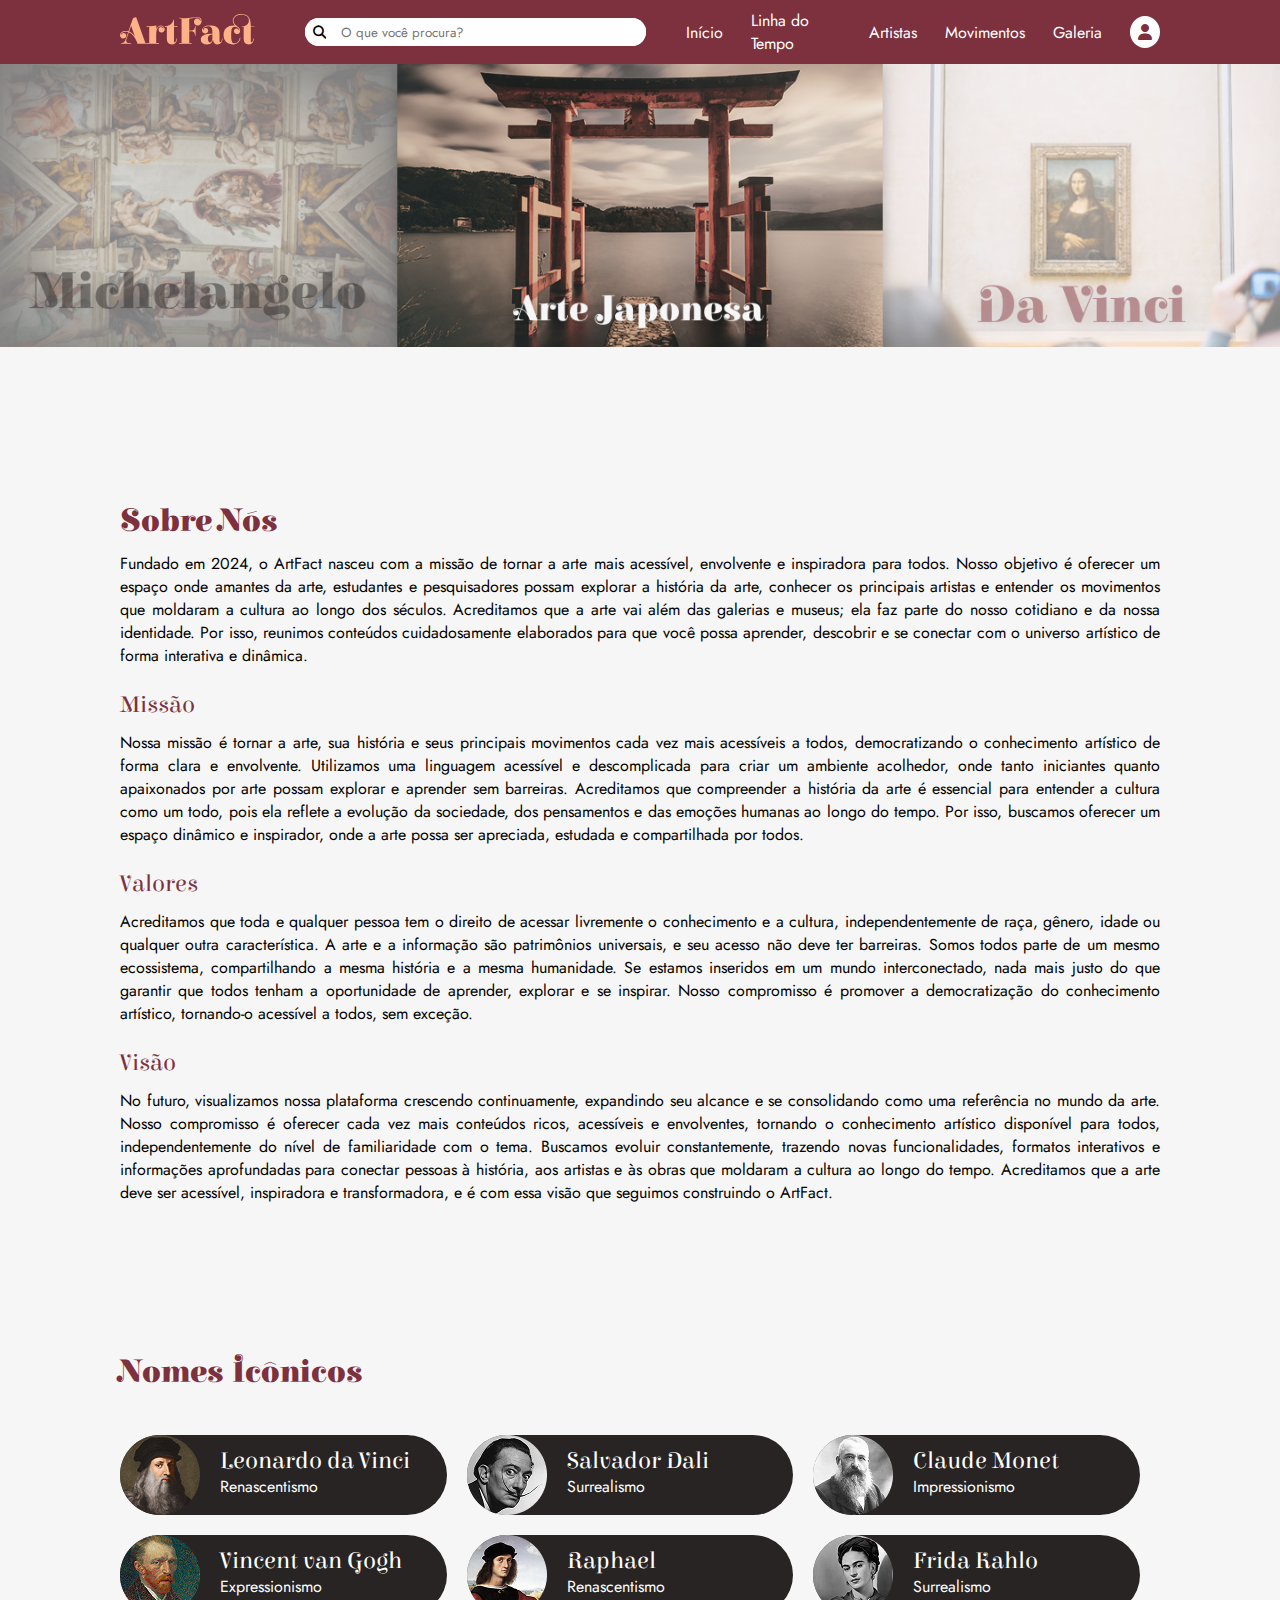
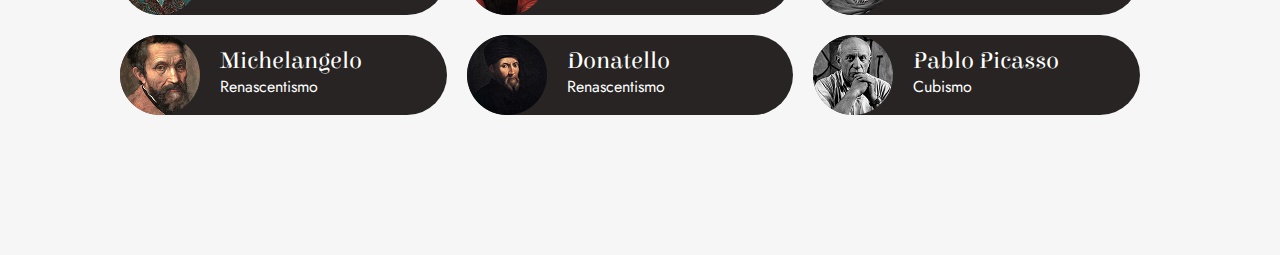
==== index.html @ 1062d0fd "projeto artfact" ====
<!DOCTYPE html>
<html lang="pt-br">

<head>
    <meta charset="UTF-8">
    <meta name="viewport" content="width=device-width, initial-scale=1.0">
    <link rel="stylesheet" href="https://cdnjs.cloudflare.com/ajax/libs/font-awesome/6.7.2/css/all.min.css"
        integrity="sha512-Evv84Mr4kqVGRNSgIGL/F/aIDqQb7xQ2vcrdIwxfjThSH8CSR7PBEakCr51Ck+w+/U6swU2Im1vVX0SVk9ABhg=="
        crossorigin="anonymous" referrerpolicy="no-referrer" />
    <title>ArtFact</title>
    <link rel="stylesheet" href="home.css">
    <link rel="preconnect" href="https://fonts.googleapis.com">
    <link rel="preconnect" href="https://fonts.gstatic.com" crossorigin>
    <link
        href="https://fonts.googleapis.com/css2?family=Italiana&family=Jost:ital,wght@0,100..900;1,100..900&display=swap"
        rel="stylesheet">
    <link rel="preconnect" href="https://fonts.googleapis.com">
    <link rel="preconnect" href="https://fonts.gstatic.com" crossorigin>
    <link
        href="https://fonts.googleapis.com/css2?family=Elsie+Swash+Caps:wght@400;900&family=Italiana&family=Jost:ital,wght@0,100..900;1,100..900&display=swap"
        rel="stylesheet">
</head>

<body>
    <header class="cabecalho">
        <div class="logo">
            <img src="assets/img/Logo_ArtFact.svg" alt="logotipo artfact">
        </div>
        <div class="pesquisa">
            <button>
                <i class="fa fa-magnifying-glass"></i>
            </button>
            <input type="text" placeholder="O que você procura?">
        </div>
        <div class="center">
            <nav>
                <a href="inicio">Início</a>
                <a href="linha-do-tempo">Linha do Tempo</a>
                <a href="artistas">Artistas</a>
                <a href="movimentos">Movimentos</a>
                <a href="galeria">Galeria</a>
                <a href="login">
                    <i class="fa fa-user"></i>
                </a>
            </nav>
        </div>
    </header>
    <div class="banner">
        <img src="assets/img/banner.png" alt="banner-contendo-algumas-artes">
    </div>
    <div class="sobre-nos">
        <h2>
            Sobre Nós
        </h2>
        <p>
            Fundado em 2024, o ArtFact nasceu com a missão de tornar a arte mais acessível, envolvente e inspiradora para todos. Nosso objetivo é oferecer um espaço onde amantes da arte, estudantes e pesquisadores possam explorar a história da arte, conhecer os principais artistas e entender os movimentos que moldaram a cultura ao longo dos séculos.

Acreditamos que a arte vai além das galerias e museus; ela faz parte do nosso cotidiano e da nossa identidade. Por isso, reunimos conteúdos cuidadosamente elaborados para que você possa aprender, descobrir e se conectar com o universo artístico de forma interativa e dinâmica.
        </p>
        <h3>
            Missão
        </h3>
        <p>
            Nossa missão é tornar a arte, sua história e seus principais movimentos cada vez mais acessíveis a todos, democratizando o conhecimento artístico de forma clara e envolvente. Utilizamos uma linguagem acessível e descomplicada para criar um ambiente acolhedor, onde tanto iniciantes quanto apaixonados por arte possam explorar e aprender sem barreiras. Acreditamos que compreender a história da arte é essencial para entender a cultura como um todo, pois ela reflete a evolução da sociedade, dos pensamentos e das emoções humanas ao longo do tempo. Por isso, buscamos oferecer um espaço dinâmico e inspirador, onde a arte possa ser apreciada, estudada e compartilhada por todos.
        </p>
        <h3>
            Valores
        </h3>
        <p>
            Acreditamos que toda e qualquer pessoa tem o direito de acessar livremente o conhecimento e a cultura, independentemente de raça, gênero, idade ou qualquer outra característica. A arte e a informação são patrimônios universais, e seu acesso não deve ter barreiras. Somos todos parte de um mesmo ecossistema, compartilhando a mesma história e a mesma humanidade. Se estamos inseridos em um mundo interconectado, nada mais justo do que garantir que todos tenham a oportunidade de aprender, explorar e se inspirar. Nosso compromisso é promover a democratização do conhecimento artístico, tornando-o acessível a todos, sem exceção.
        </p>
        <h3>
            Visão
        </h3>
        <p>
            No futuro, visualizamos nossa plataforma crescendo continuamente, expandindo seu alcance e se consolidando como uma referência no mundo da arte. Nosso compromisso é oferecer cada vez mais conteúdos ricos, acessíveis e envolventes, tornando o conhecimento artístico disponível para todos, independentemente do nível de familiaridade com o tema. Buscamos evoluir constantemente, trazendo novas funcionalidades, formatos interativos e informações aprofundadas para conectar pessoas à história, aos artistas e às obras que moldaram a cultura ao longo do tempo. Acreditamos que a arte deve ser acessível, inspiradora e transformadora, e é com essa visão que seguimos construindo o ArtFact.
        </p>
    </div>
    <div class="nomes-iconicos">
        <h2>
            Nomes Icônicos
        </h2>
        <div class="artistas">
            <div class="linha">
                <div class="artista">
                    <img src="assets/img/artistas/davinci.png" alt="leonardo-da-vinci">
                    <div class="texto">
                        <h3>
                            Leonardo da Vinci
                        </h3>
                        <p>
                            Renascentismo
                        </p>
                    </div>
                </div>
                <div class="artista">
                    <img src="assets/img/artistas/dali.png" alt="salvador-dali">
                    <div class="texto">
                        <h3>
                            Salvador Dali
                        </h3>
                        <p>
                            Surrealismo
                        </p>
                    </div>
                </div>
                <div class="artista">
                    <img src="assets/img/artistas/monet.png" alt="claude-monet">
                    <div class="texto">
                        <h3>
                            Claude Monet
                        </h3>
                        <p>
                            Impressionismo
                        </p>
                    </div>
                </div>
            </div>
            <div class="linha">
                <div class="artista">
                    <img src="assets/img/artistas/vangogh.png" alt="vincent-van-gogh">
                    <div class="texto">
                        <h3>
                            Vincent van Gogh
                        </h3>
                        <p>
                            Expressionismo
                        </p>
                    </div>
                </div>
                <div class="artista">
                    <img src="assets/img/artistas/rafael.png" alt="rafael">
                    <div class="texto">
                        <h3>
                            Raphael
                        </h3>
                        <p>
                            Renascentismo
                        </p>
                    </div>
                </div>
                <div class="artista">
                    <img src="assets/img/artistas/frida.png" alt="frida-kahlo">
                    <div class="texto">
                        <h3>
                            Frida Kahlo
                        </h3>
                        <p>
                            Surrealismo
                        </p>
                    </div>
                </div>
            </div>
            <div class="linha">
                <div class="artista">
                    <img src="assets/img/artistas/michelangelo.png" alt="michelangelo">
                    <div class="texto">
                        <h3>
                            Michelangelo
                        </h3>
                        <p>
                            Renascentismo
                        </p>
                    </div>
                </div>
                <div class="artista">
                    <img src="assets/img/artistas/donatelo.png" alt="donatello">
                    <div class="texto">
                        <h3>
                            Donatello
                        </h3>
                        <p>
                            Renascentismo
                        </p>
                    </div>
                </div>
                <div class="artista">
                    <img src="assets/img/artistas/picasso.png" alt="pablo-picasso">
                    <div class="texto">
                        <h3>
                            Pablo Picasso
                        </h3>
                        <p>
                            Cubismo
                        </p>
                    </div>
                </div>
            </div>
        </div>
    </div>
</body>

</html>
---- home.css ----
*{
    margin: 0;
    padding: 0;
    box-sizing: border-box;
    outline: 0;
    font-family: "Jost", sans-serif;
}

body {
    background-color: #F6F6F6;
    overflow-x: hidden;
}

h2 {
    font-family: "Elsie Swash Caps", serif;
    font-weight: 900;
    color: #7D313E;
    margin-bottom: 12px;
    font-size: 32px;
}

h3 {
    font-family: "Elsie Swash Caps", serif;
    font-weight: 400;
    color: #7D313E;
    margin-bottom: 12px;
    font-size: 24px;
}

p {
    margin-bottom: 24px;
}

.cabecalho {
    background-color: #7D313E;
    display: flex;
    justify-content: space-between;
    height: 64px;
    align-items: center;
}

.logo {
    margin-left: 120px;
    margin-right: 50px;
}

nav {
    margin-right: 120px;
    margin-left: 40px;
    display: flex;
    gap: 28px;
    align-items: center;
}

.pesquisa {
    width: 350px;
    display: flex;
    justify-content: center;
    background-color: #fff;
    border-radius: 50px;
    overflow: hidden;
}

.pesquisa button {
    background-color: #fff;
    border: none;
    padding-left: 8px;
}

input {
    height: 28px;
    width: 407px;
    border: none;
    padding-left: 15px;
}

nav a {
    text-decoration: none;
    color: #fff;
}

nav i {
    background-color: #fff;
    color: #7D313E;
    padding: 8px;
    border-radius: 50%;
}

.sobre-nos {
    margin: 150px 120px;
}

.sobre-nos p {
    text-align: justify;
}

.banner {
    /* height: 356px; */
    height: fit-content;
}
.banner img {
    width: 100%;
    height: 100%;
}

.nomes-iconicos {
    margin: 120px;
}

.artistas {
    margin-top: 44px;
}

.linha {
    display: flex;
    justify-content: space-between;
}

.artista {
    display: flex;
    background-color: #272423;
    width: 387px;
    margin-bottom: 20px;
    margin-right: 20px;
    border-radius: 100px;
}

.texto h3 {
    color: #fff;
    margin-top: 12px;
    margin-left: 20px;
    margin-bottom: 0;
}

.texto p {
    color: #fff;
    margin-left: 20px;
    margin-top: 0;
    margin-bottom: 14px;
}
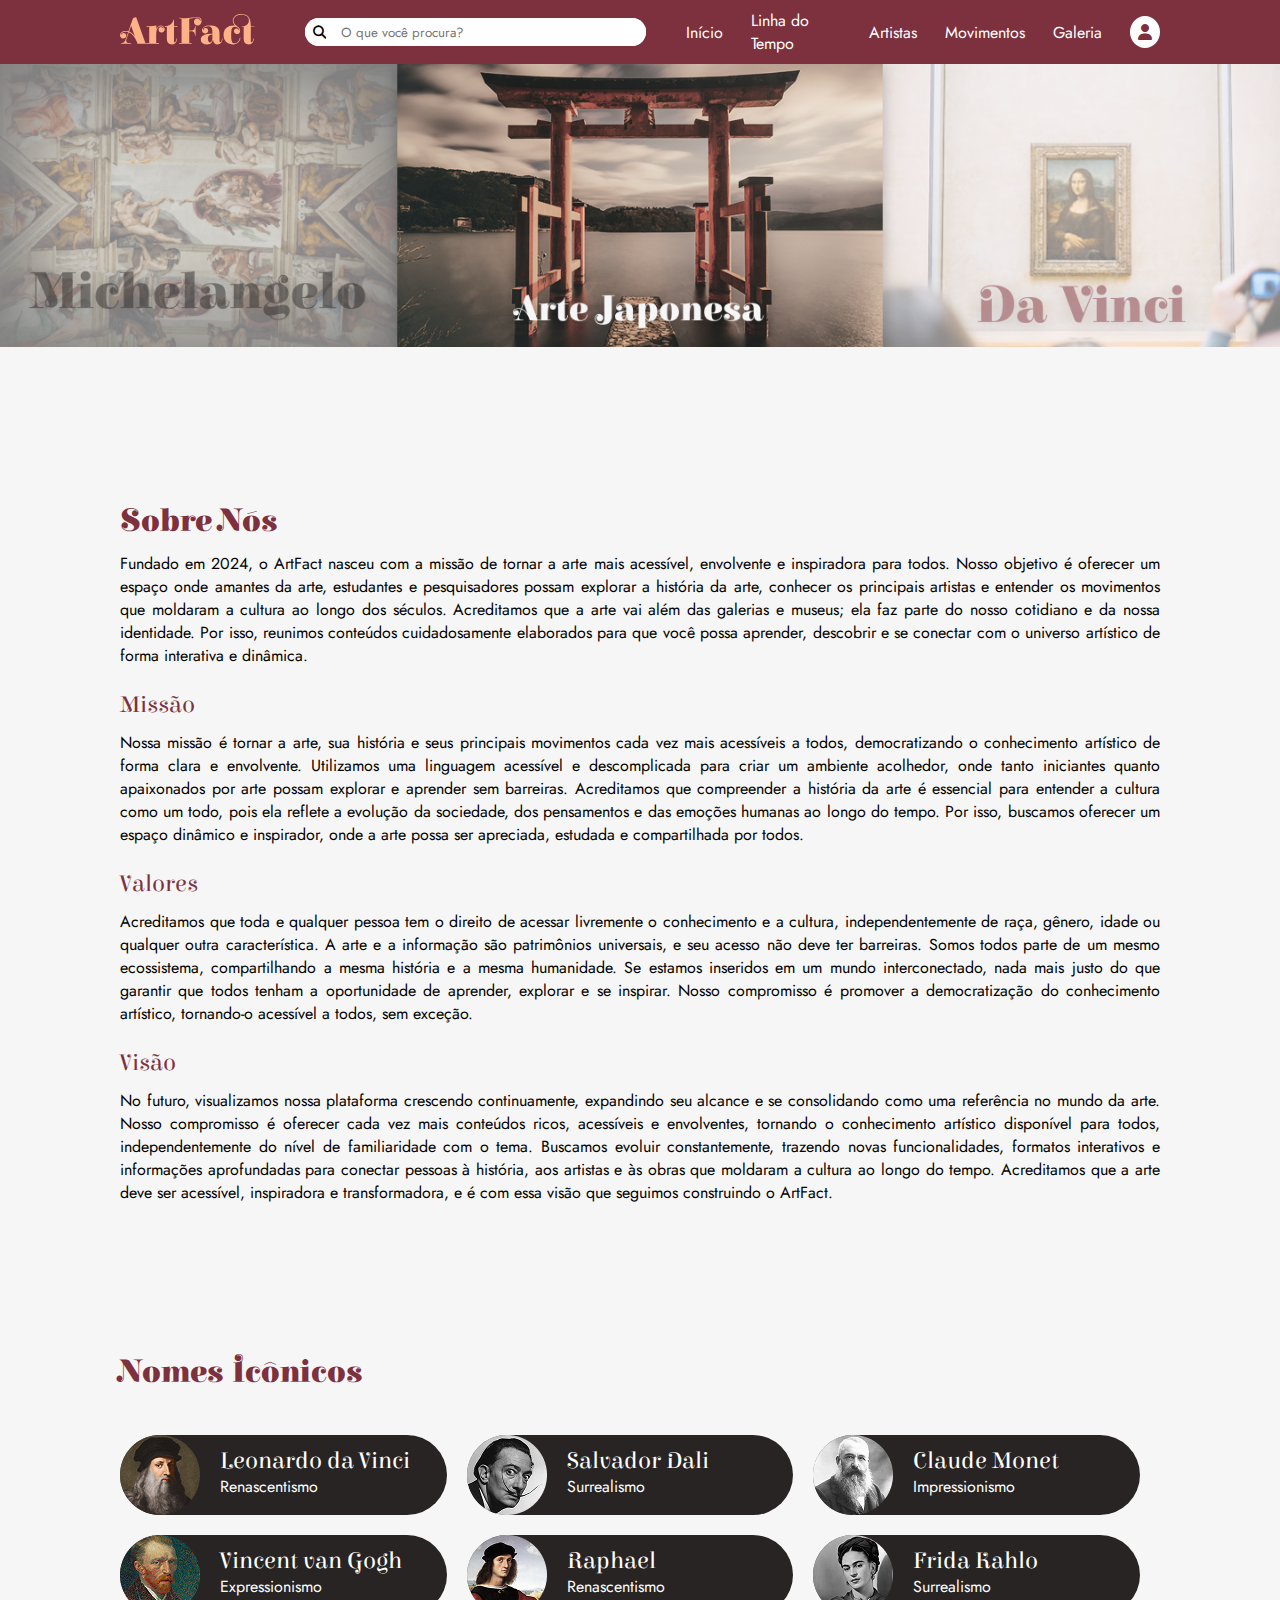
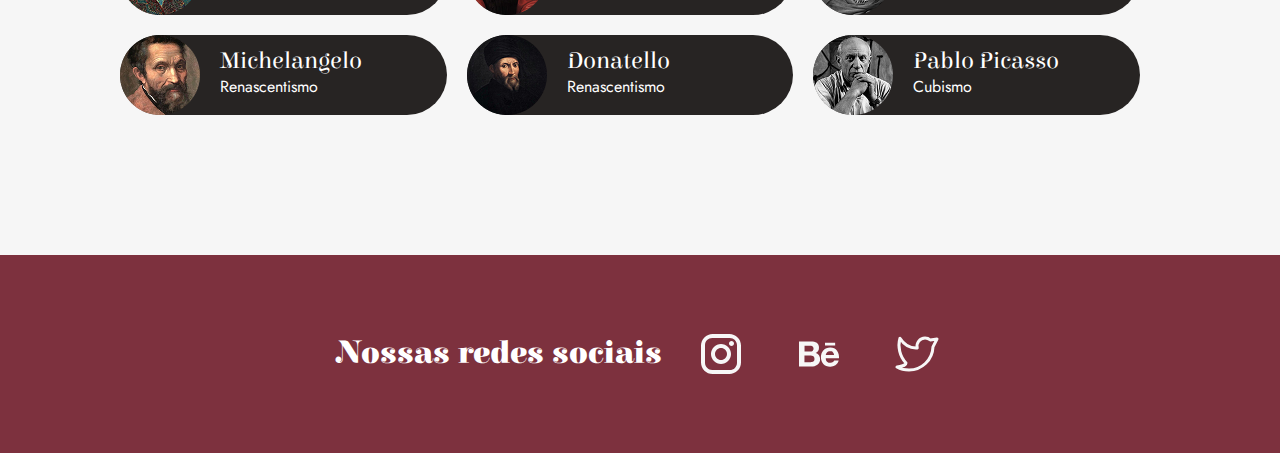
==== commit b6babeb5: "pagina de linha do tempo" ====
--- a/index.html
+++ b/index.html
@@ -34,8 +34,8 @@
         </div>
         <div class="center">
             <nav>
-                <a href="inicio">Início</a>
-                <a href="linha-do-tempo">Linha do Tempo</a>
+                <a href="./index.html">Início</a>
+                <a href="./linha-do-tempo.html">Linha do Tempo</a>
                 <a href="artistas">Artistas</a>
                 <a href="movimentos">Movimentos</a>
                 <a href="galeria">Galeria</a>
@@ -188,6 +188,16 @@
             </div>
         </div>
     </div>
+    <footer class="rodape">
+        <h2>
+            Nossas redes sociais
+        </h2>
+        <div class="redes">
+            <img src="assets/img/icons/mdi_instagram.svg" alt="logo-do-instagram">
+            <img src="assets/img/icons/uil_behance.svg" alt="logo-do-behance">
+            <img src="assets/img/icons/hugeicons_twitter.svg" alt="logo-do-twitter">
+        </div>
+    </footer>
 </body>
 
 </html>--- a/home.css
+++ b/home.css
@@ -137,4 +137,27 @@
     margin-left: 20px;
     margin-top: 0;
     margin-bottom: 14px;
+}
+
+.rodape {
+    background-color: #7D313E;
+    display: flex;
+    align-items: center;
+    justify-content: center;
+    gap: 35px;
+    padding: 75px 0;
+}
+
+.rodape h2 {
+    color: #fff;
+    margin-bottom: 0;
+}
+
+.redes {
+    display: flex;
+    gap: 50px;
+}
+
+.rodape img {
+    width: 48px;
 }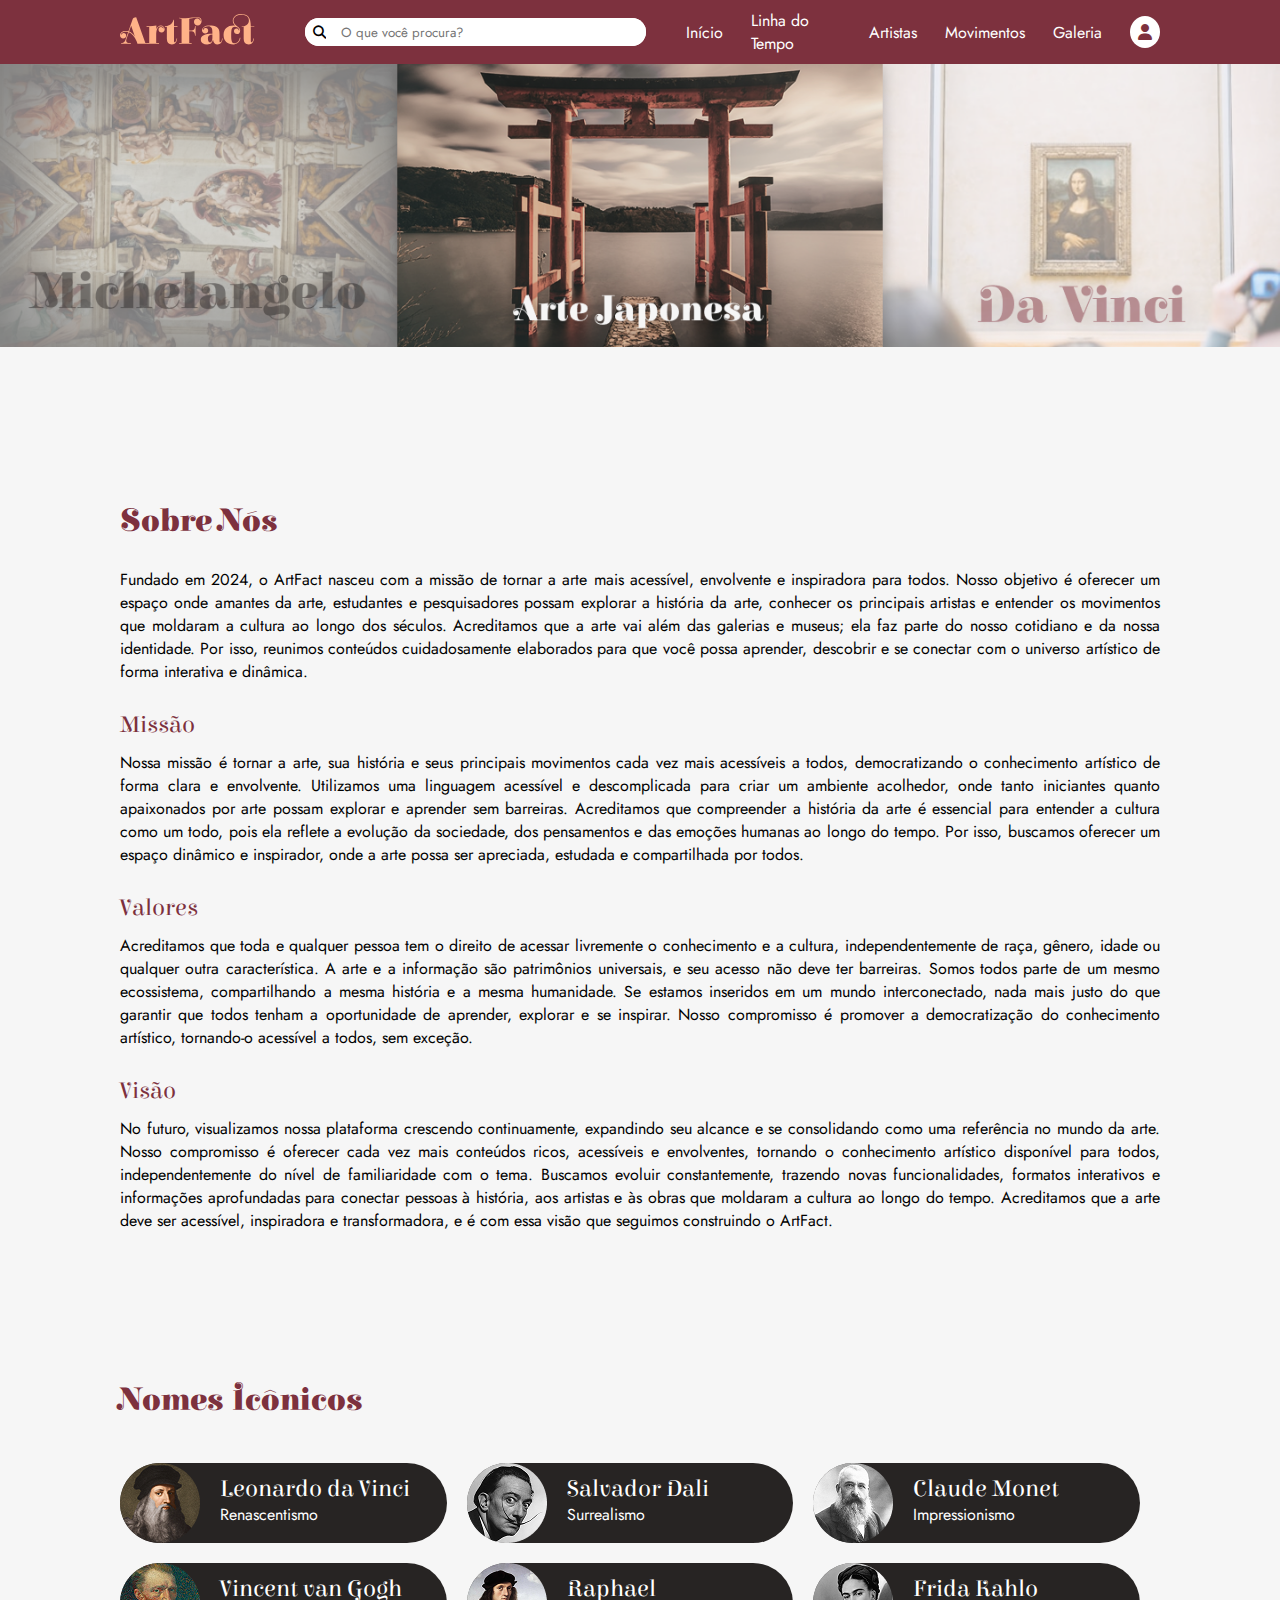
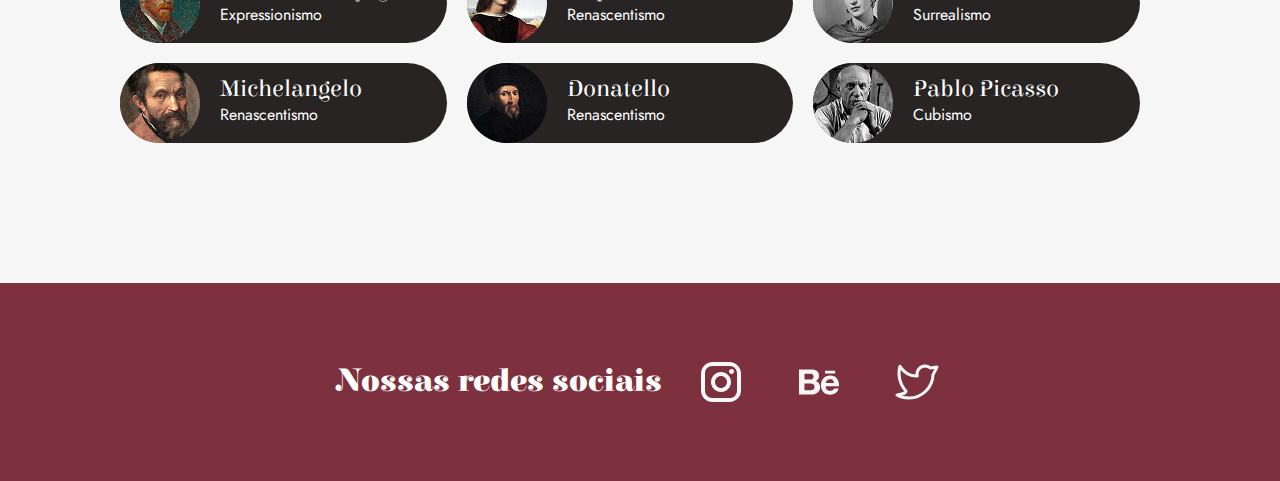
==== commit ca71ed94: "finalizei a pagina de linha do tempo e comecei a pagina de artistas" ====
--- a/index.html
+++ b/index.html
@@ -36,7 +36,7 @@
             <nav>
                 <a href="./index.html">Início</a>
                 <a href="./linha-do-tempo.html">Linha do Tempo</a>
-                <a href="artistas">Artistas</a>
+                <a href="./artistas.html">Artistas</a>
                 <a href="movimentos">Movimentos</a>
                 <a href="galeria">Galeria</a>
                 <a href="login">
--- a/home.css
+++ b/home.css
@@ -11,11 +11,19 @@
     overflow-x: hidden;
 }
 
+h1 {
+    font-family: "Elsie Swash Caps", serif;
+    font-weight: 900;
+    color: #7D313E;
+    margin-bottom: 28px;
+    font-size: 40px;
+}
+
 h2 {
     font-family: "Elsie Swash Caps", serif;
     font-weight: 900;
     color: #7D313E;
-    margin-bottom: 12px;
+    margin-bottom: 28px;
     font-size: 32px;
 }
 
@@ -28,7 +36,7 @@
 }
 
 p {
-    margin-bottom: 24px;
+    margin-bottom: 28px;
 }
 
 .cabecalho {
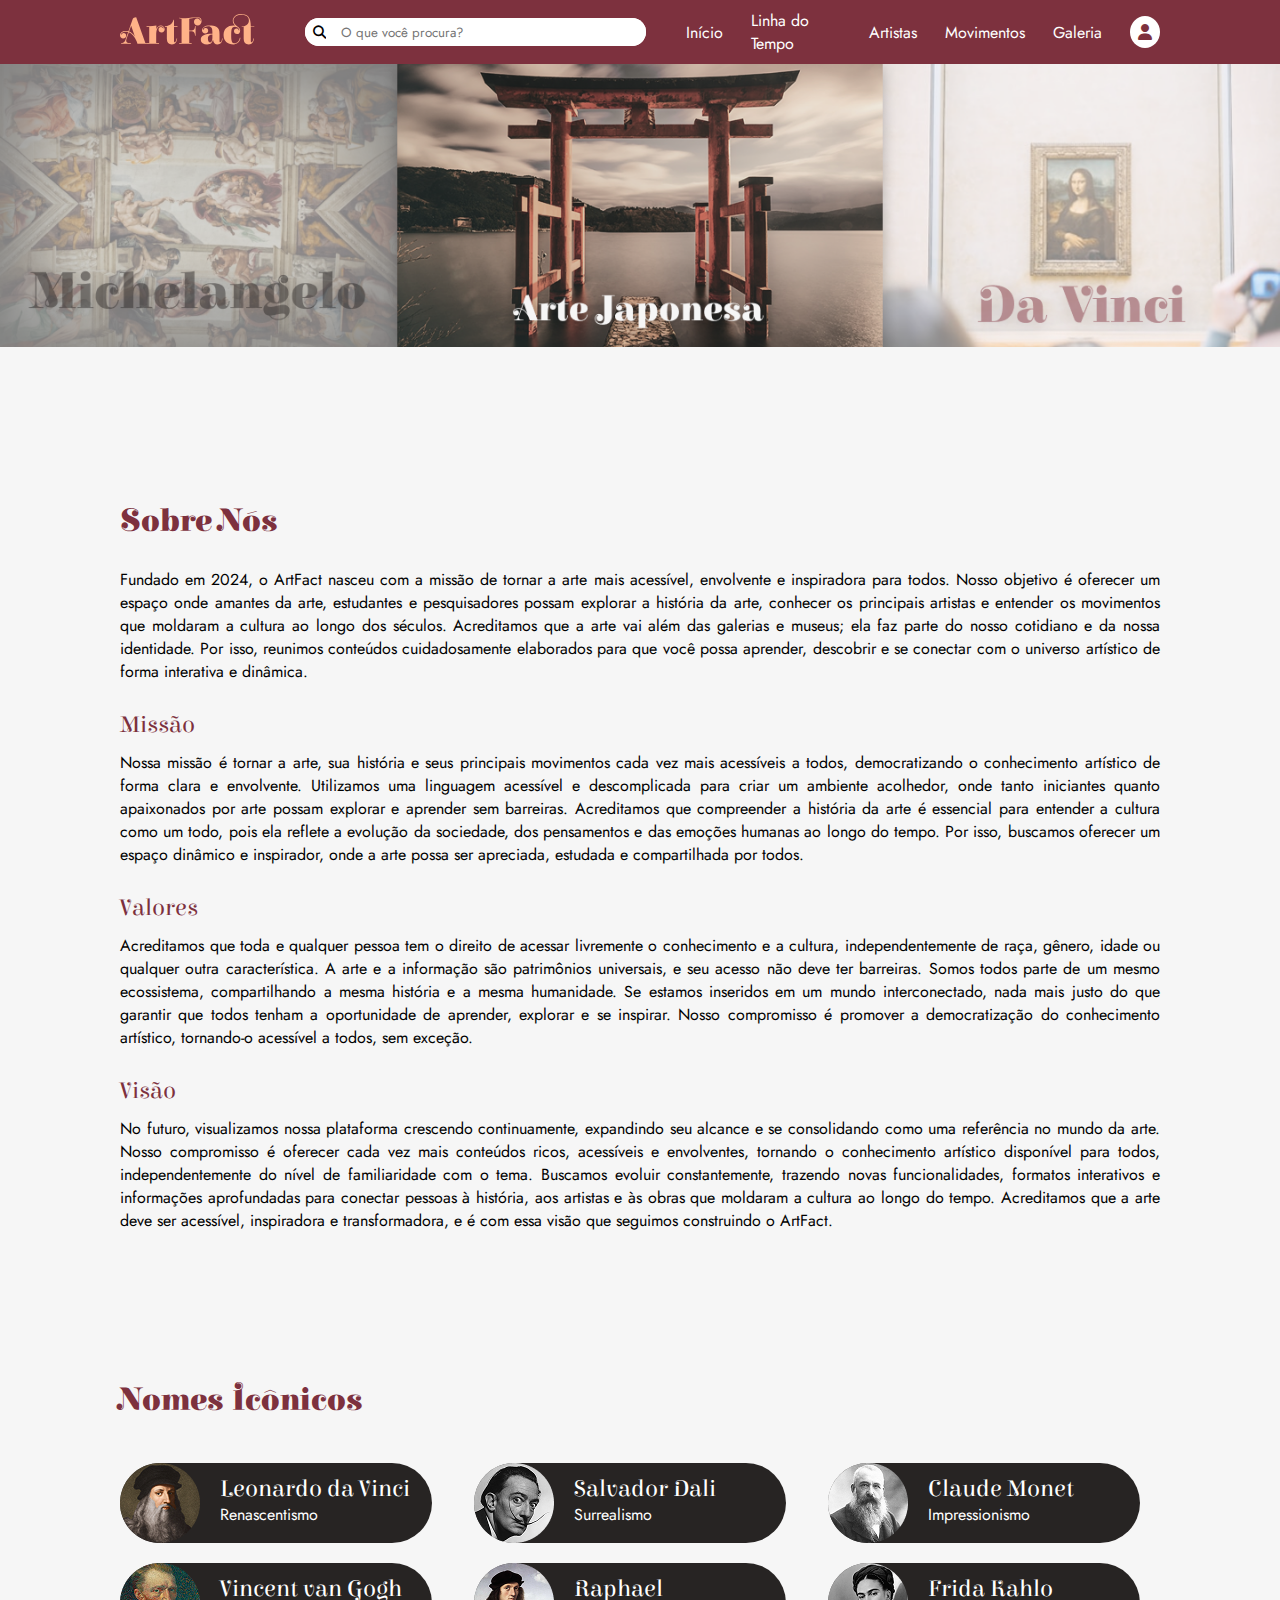
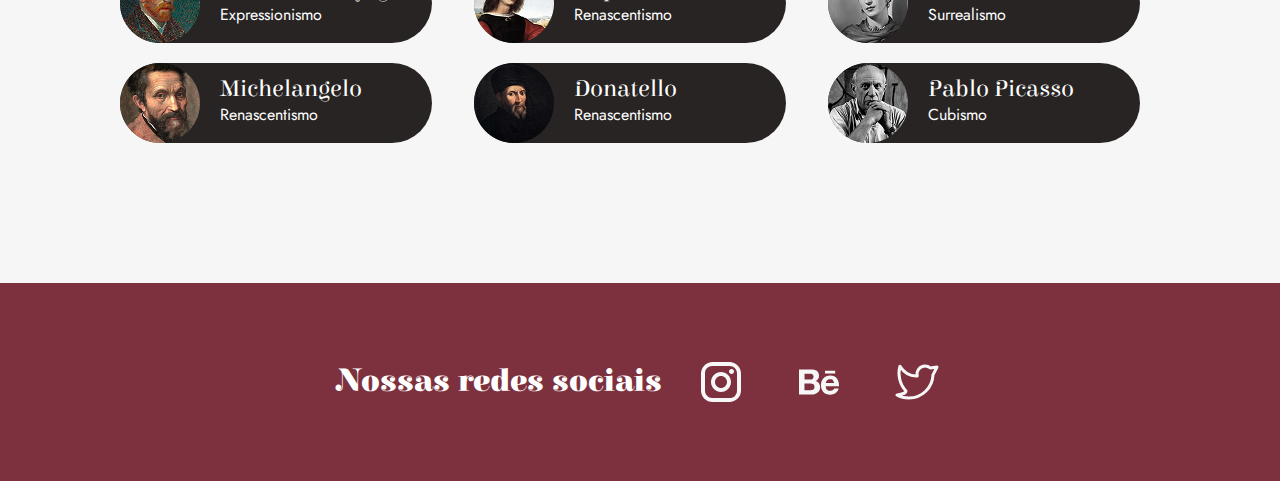
==== commit 5225ed15: "começando a responsividade" ====
--- a/index.html
+++ b/index.html
@@ -32,6 +32,7 @@
             </button>
             <input type="text" placeholder="O que você procura?">
         </div>
+        <img class="menu-hamburguer" src="assets/img/icons/material-symbols_menu.svg" alt="">
         <div class="center">
             <nav>
                 <a href="./index.html">Início</a>
@@ -39,7 +40,7 @@
                 <a href="./artistas.html">Artistas</a>
                 <a href="movimentos">Movimentos</a>
                 <a href="galeria">Galeria</a>
-                <a href="login">
+                <a href="./login.html">
                     <i class="fa fa-user"></i>
                 </a>
             </nav>
--- a/home.css
+++ b/home.css
@@ -44,6 +44,7 @@
     display: flex;
     justify-content: space-between;
     height: 64px;
+    width: 100%;
     align-items: center;
 }
 
@@ -117,17 +118,20 @@
 
 .artistas {
     margin-top: 44px;
+    display: flex;
+    flex-wrap: wrap;
 }
 
 .linha {
     display: flex;
     justify-content: space-between;
+    width: 100%;
 }
 
 .artista {
     display: flex;
     background-color: #272423;
-    width: 387px;
+    width: 30%;
     margin-bottom: 20px;
     margin-right: 20px;
     border-radius: 100px;
@@ -148,12 +152,13 @@
 }
 
 .rodape {
-    background-color: #7D313E;
+    background-color: #7D313E;  
     display: flex;
     align-items: center;
     justify-content: center;
     gap: 35px;
     padding: 75px 0;
+    width: 100%;
 }
 
 .rodape h2 {
@@ -168,4 +173,50 @@
 
 .rodape img {
     width: 48px;
+}
+
+.menu-hamburguer {
+    display: none;
+}
+
+/*RESPONSIVIDADE*/
+
+@media (max-width: 768px) {
+    .cabecalho {
+        height: 130px;
+        justify-content: space-between;
+    }
+
+    .logo {
+        margin-left: 12px;
+        margin-bottom: 6px;
+        margin-top: 72px;
+    }
+
+    .menu-hamburguer {
+        display: block;
+        margin-right: 12px;
+        margin-bottom: 6px;
+        margin-top: 72px;
+    }
+
+    nav {
+        display: none;
+    }
+
+    .pesquisa {
+        display: none;
+    }
+
+    .sobre-nos {
+        margin: 80px 20px;
+    }
+
+    .rodape {
+        flex-direction: column;
+        gap: 12px;
+        padding-top: 30px;
+        padding-bottom: 30px;
+        text-align: center;
+    }
 }